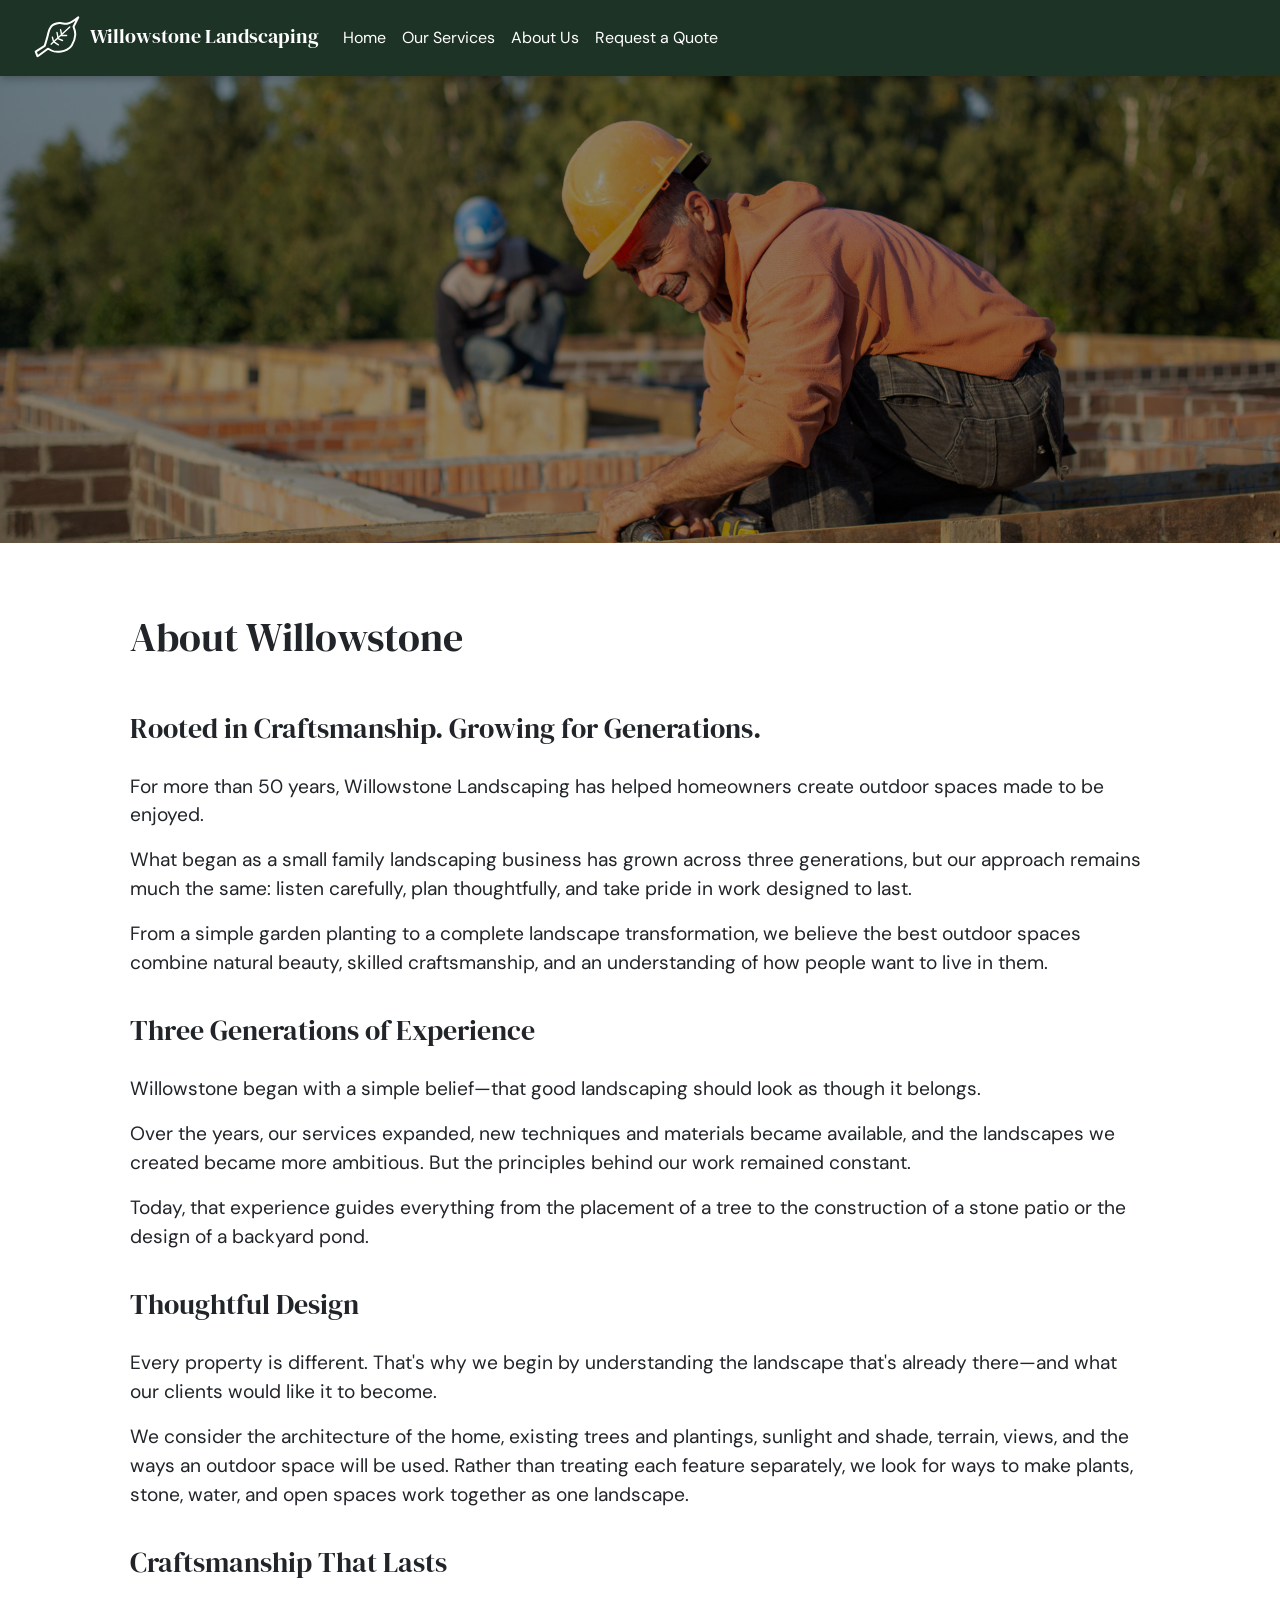
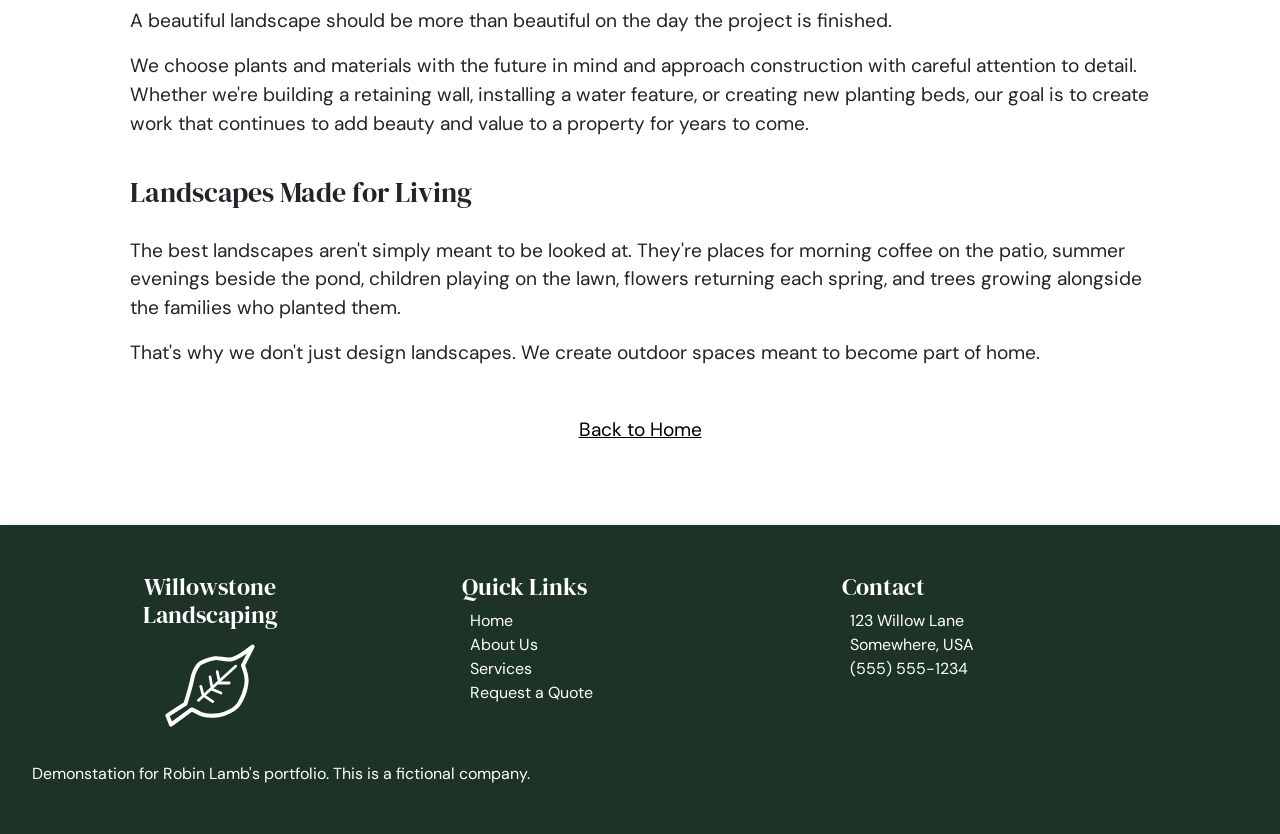
==== pages/about-us.html @ a402fd1c "Add files via upload" ====
<!doctype html>
<html lang="en">
<head>
  <meta charset="utf-8">
  <meta name="viewport" content="width=device-width, initial-scale=1">
  <title>Willowstone Landscaping</title>

  <link rel="preconnect" href="https://fonts.googleapis.com">
  <link rel="preconnect" href="https://fonts.gstatic.com" crossorigin>
  <link href="https://fonts.googleapis.com/css2?family=DM+Sans:ital,opsz,wght@0,9..40,100..1000;1,9..40,100..1000&family=DM+Serif+Display:ital@0;1&display=swap" rel="stylesheet">

 <link rel="stylesheet" href="../css/bootstrap.min.css">
  <link rel="stylesheet" href="../css/willowstone-styles.css">

</head>
<body>

<nav class="navbar navbar-expand-lg navbar-dark sticky-top">
  <a class="navbar-brand" href="#"> <img src="../images/willowstone-logo.svg"
         class="willowstone-logo"
         alt="">Willowstone Landscaping</a>
  <button class="navbar-toggler" type="button" data-toggle="collapse" data-target="#navbarNavAltMarkup" aria-controls="navbarNavAltMarkup" aria-expanded="false" aria-label="Toggle navigation">
    <span class="navbar-toggler-icon"></span>
  </button>
  <div class="collapse navbar-collapse">
    <div class="navbar-nav">
      <a class="nav-item nav-link" href="../index.html">Home</a>
      <a class="nav-item nav-link" href="../index.html#service-section">Our Services</a>
      <a class="nav-item nav-link" href="../pages/about-us.html">About Us</a>
      <a class="nav-item nav-link" href="../pages/request-quote-form.html">Request a Quote</a>
    </div>
  </div>
</nav>
  <div class="about-hero-wrap">
   <img
        src="../images/about-us-image.jpg"
        alt="Landscape workers"
        class="about-hero">
  </div>

<section class="service-content">
  <div class="container py-5">
     <h1>About Willowstone</h1>
      <h3>Rooted in Craftsmanship. Growing for Generations.</h3>
      <p>For more than 50 years, Willowstone Landscaping has helped homeowners create outdoor spaces made to be enjoyed.</p>
      <p>What began as a small family landscaping business has grown across three generations, but our approach remains much the same: listen carefully, plan thoughtfully, and take pride in work designed to last.</p>
      <p>From a simple garden planting to a complete landscape transformation, we believe the best outdoor spaces combine natural beauty, skilled craftsmanship, and an understanding of how people want to live in them.</p>
      <h3>Three Generations of Experience</h3>
      <p>Willowstone began with a simple belief—that good landscaping should look as though it belongs.</p>
      <p>Over the years, our services expanded, new techniques and materials became available, and the landscapes we created became more ambitious. But the principles behind our work remained constant.</p>
      <p>Today, that experience guides everything from the placement of a tree to the construction of a stone patio or the design of a backyard pond.</p>
      <h3>Thoughtful Design</h3>
      <p>Every property is different. That's why we begin by understanding the landscape that's already there—and what our clients would like it to become.</p>
      <p>We consider the architecture of the home, existing trees and plantings, sunlight and shade, terrain, views, and the ways an outdoor space will be used. Rather than treating each feature separately, we look for ways to make plants, stone, water, and open spaces work together as one landscape.</p>
      <h3>Craftsmanship That Lasts</h3>
      <p>A beautiful landscape should be more than beautiful on the day the project is finished.</p>
      <p>We choose plants and materials with the future in mind and approach construction with careful attention to detail. Whether we're building a retaining wall, installing a water feature, or creating new planting beds, our goal is to create work that continues to add beauty and value to a property for years to come.</p>
      <h3>Landscapes Made for Living</h3>
      <p>The best landscapes aren't simply meant to be looked at. They're places for morning coffee on the patio, summer evenings beside the pond, children playing on the lawn, flowers returning each spring, and trees growing alongside the families who planted them.</p>
      <p>That's why we don't just design landscapes. We create outdoor spaces meant to become part of home.</p>
     <a class="return-to-services" href="../index.html">Back to Home</a>
  </div>
</section>

<footer class="willowstone-footer">
    <div class="container">
        <div class="row">

            <div class="col-12 col-md-4 logo-footer-container">
                <h4>Willowstone Landscaping</h4>
                <img src="../images/willowstone-logo.svg" class="willowstone-logo-footer" alt="Willowstone Logo">
            </div>

            <div class="col-12 col-md-4 py-3">
                <h4>Quick Links</h4>
                <a class="footer-list" href="../index.html">Home</a><br>
                <a class="footer-list" href="../pages/about-us.html">About Us</a><br>
                <a class="footer-list" href="../index.html#service-section">Services</a><br>
                <a class="footer-list" href="../pages/request-quote-form.html">Request a Quote</a>
            </div>

            <div class="col-12 col-md-4 py-3">
                <h4 class="willowstone-contact">Contact</h4>
                <p class="footer-list">123 Willow Lane</p>
                <p class="footer-list">Somewhere, USA</p>
                <p class="footer-list">(555) 555-1234</p>
            </div>

        </div>
    </div>
    <p>Demonstation for Robin Lamb's portfolio. This is a fictional company.</p>
</footer>

<script src="../js/bootstrap.bundle.min.js"></script>
</body>
</html>
---- css/willowstone-styles.css ----
:root {
    --forest: #1D3326;
    --sage: #829B79;
    --sage-light: #DDE6D8;

    --tan: #9A7048;
    --tan-light: #D0AD82;
    --tan-dark: #765234;
    --tan-active: #5E4029;
    --tan-pale: #f5eadc;

    --ivory: #F7F5EF;
    --text-dark: #263029;
}

.navbar {
    background-color: var(--forest);
    color: white;
    box-shadow: 0 3px 8px rgba(0, 0, 0, 0.25);
    padding: .5rem 2rem;
}

.navbar .navbar-brand,
.navbar .nav-link {
    color: white;
}

.navbar .nav-link:hover {
    color: var(--tan-light);
}

.navbar .nav-link:active {
     color: var(--tan);
}

.willowstone-logo {
    width: 50px;
    height: auto;
    margin-right: 0.5rem;
}

.willowstone-logo-footer {
    width: 100px;
    height: auto;
}

.logo-footer-container {
    text-align: center;
    padding-top: 1em;
    padding-right:7em;    
}

@media (max-width: 767.98px) {
    .logo-footer-container {
        padding-right: 0;
    }
}

.btn-willowstone {
    background-color: var(--tan-dark);
    color: #FFFFFF;
    border: 2px solid white;
    margin-top: 2em;

}

@media (max-width: 767.98px) {
    .btn-willowstone {
        margin-top: 0;
    }
}

.btn-willowstone:hover {
    background-color: var(--tan);
    border-color: var(--tan);
    color: white;
}

.btn.btn-willowstone:active {
    background-color: var(--tan-active);
    border-color: var(--tan-active);
}


.willowstone-footer {
    background-color: var(--forest);
    color:white;  
    padding: 2rem 2rem;
    box-shadow: 0 3px 8px rgba(0, 0, 0, 0.25);
}

.willowstone-footer a{
    color: white;
    text-decoration: none;
}

.willowstone-footer .container {
    padding-bottom: 1.5rem;
}

.services, .summary {
    padding: 5rem 3rem;
}


@media (max-width: 767.98px) {
    .services,
    .summary {
        padding: 3rem 1rem;
    }
}
.card {
    background-color: var(--tan-pale);
    box-shadow: 0 3px 8px rgba(0, 0, 0, 0.25);
    text-decoration: none;
    transition: transform 0.2s ease,
                box-shadow 0.2s ease;
}

.card:hover {
    background-color: var(--tan-dark);
    color: white;
    transform: translateY(-4px);
    box-shadow: 0 6px 14px rgba(0, 0, 0, 0.25);
}

.card:active {
    background-color: var(--tan-active);
    transform: translateY(-1px) scale(0.99);
    box-shadow: 0 2px 6px rgba(0, 0, 0, 0.14);
}

.willowstone-footer a:hover {
    color: var(--tan-light);
}

.willowstone-footer a:active {
    color: var(--tan);
}

#carouselWillowstone {
    position: relative;
}

.hero-content {
    position: absolute;
    top: 50%;
    left: 50%;
    transform: translate(-50%, -50%);
    z-index: 10;

    text-align: center;
    color: white;
}


.carousel-item {
    position: relative;
}

.summary h1 {
    margin-bottom: 4rem
}

.carousel-item::after {
    content: "";
    position: absolute;
    inset: 0;
    background-color: rgba(0, 0, 0, 0.5);
}

.hero-content h1 {
    line-height:.7;
    margin-bottom: 2rem;
    color: white;
    text-shadow: 0 2px 4px rgba(0, 0, 0, 0.7);
}


@media (max-width: 767.98px) {
    .hero-content {
        width: 90%;
    }
}

@media (max-width: 767.98px) {
    .hero-content h1 {
        font-size: 1.5rem;
        line-height: .2rem;
    }
}


.hero-line-1, .hero-line-2, .hero-content .btn-willowstone { 
    opacity: 0;
    transform: translateY(20px);
    animation: fadeIn 1.5s ease-out forwards;
}


.hero-line-1 {
    animation-delay: 0.2s;
}

.hero-line-2 {
     animation-delay: 1.5s;
}

.hero-content .btn-willowstone {
    animation-delay: 2.5s;
}


@keyframes fadeIn {
    from {
        opacity: 0;
    }

    to {
        opacity: 1;
    }
}

.carousel-indicators {
    list-style: none;
}

body {
    font-family: "DM Sans", sans-serif;
}

h1,
h2,
h3,
h4,
h5,
h6,
.navbar-brand, .btn-willowstone {
    font-family: "DM Serif Display", serif;
}

.footer-list {
    margin-left: .5rem;
    line-height: .5rem;
}

.willowstone-contact {
    padding-bottom: .5rem;
}

.service-hero {
    min-height: 60vh;
    background-size: cover;
    background-position: center;
    background-attachment: fixed;

    display: flex;
    align-items: center;
    justify-content: center;
}

.service-hero-mobile {
    display: none;
}

@media (max-width: 767.98px) {

    .service-hero {
        min-height: auto;
        background-image: none;
        background-attachment: scroll;
    }

    .service-hero-mobile {
        display: block;
        width: 100%;
        height: auto;
    }
}

.landscape-hero {
    background-image: url("../images/landscape-hero.jpg")
}

.stonework-hero {
    background-image: url("../images/stonework-hero.jpg");
}

.waterworks-hero {
    background-image: url("../images/pond-hero.jpg");
}

.service-hero {
    position: relative;
}

.about-hero-wrap {
    position: relative;
}

.about-hero {
    display: block;
    width: 100%;
    height: auto;
    position: relative;
    filter: brightness(55%);
}


.service-hero::before {
    content: "";
    position: absolute;
    inset: 0;
    background-color: rgba(0, 0, 0, 0.45);
}

.service-hero-content {
    position: absolute;
    z-index: 2;
    top: 50%;
    left: 50%;
    transform: translate(-50%, -50%);
    color: white;
    text-align: center;
}

.service-hero-content h1 {
    font-size: 3.5rem;
    padding-top: 5rem;
}

@media (max-width: 767.98px) {
    .service-hero-content h1 {
    font-size: 2rem;
    
    }

}



.service-content h1, .service-content h3, .service-content h4 {
    padding-top: 1rem;
    padding-bottom: 1rem;
}

.service-content h1, .service-content h3, .service-content h4, .service-content p {
    padding-left: 3rem;
    padding-right:3rem;
    line-height: 1.5;
}

@media (max-width: 767.98px) {
    .service-content h1, .service-content h3, .service-content h4, .service-content p {
    padding-left: 1rem;
    padding-right:1rem;
}
}
.service-content p, .service-content a {
    font-size: 1.2rem;
    line-height: 1.5;
}

.return-to-services {
    color:black;
    text-align:center;
    display:block;
    padding-top: 2rem;
    padding-bottom: 2rem;
}

.hidden {
    display: none;
}

.form-error {
    color: #a12b2b;
    font-size: 0.9rem;
    margin-top: 0.25rem;
}

.quote-page {
    padding-right: 5rem;
    padding-left: 5rem;
    padding-top: 5rem;
    padding-bottom: 5rem;
}

.form-control {
    margin-bottom: 2rem;
}

@media (max-width: 767.98px) {
   .quote-page {
    padding-right: 2rem;
    padding-left: 2rem;
    padding-top: 2rem;
    padding-bottom: 2rem;
} 
}

.quote-page .btn-willowstone {
    display: block;
    margin-left: auto;
    margin-right: auto;
}

.success-message {
    padding-top: 10rem;
    padding-bottom: 10rem;
}

.success-message .h2, .success-message .p {
    padding-bottom: 5rem;
}

.dm-serif-display-regular {
  font-family: "DM Serif Display", serif;
  font-weight: 400;
  font-style: normal;
}

.dm-serif-display-regular-italic {
  font-family: "DM Serif Display", serif;
  font-weight: 400;
  font-style: italic;
}

.dm-sans-<uniquifier> {
  font-family: "DM Sans", sans-serif;
  font-optical-sizing: auto;
  font-weight: <weight>;
  font-style: normal;
}
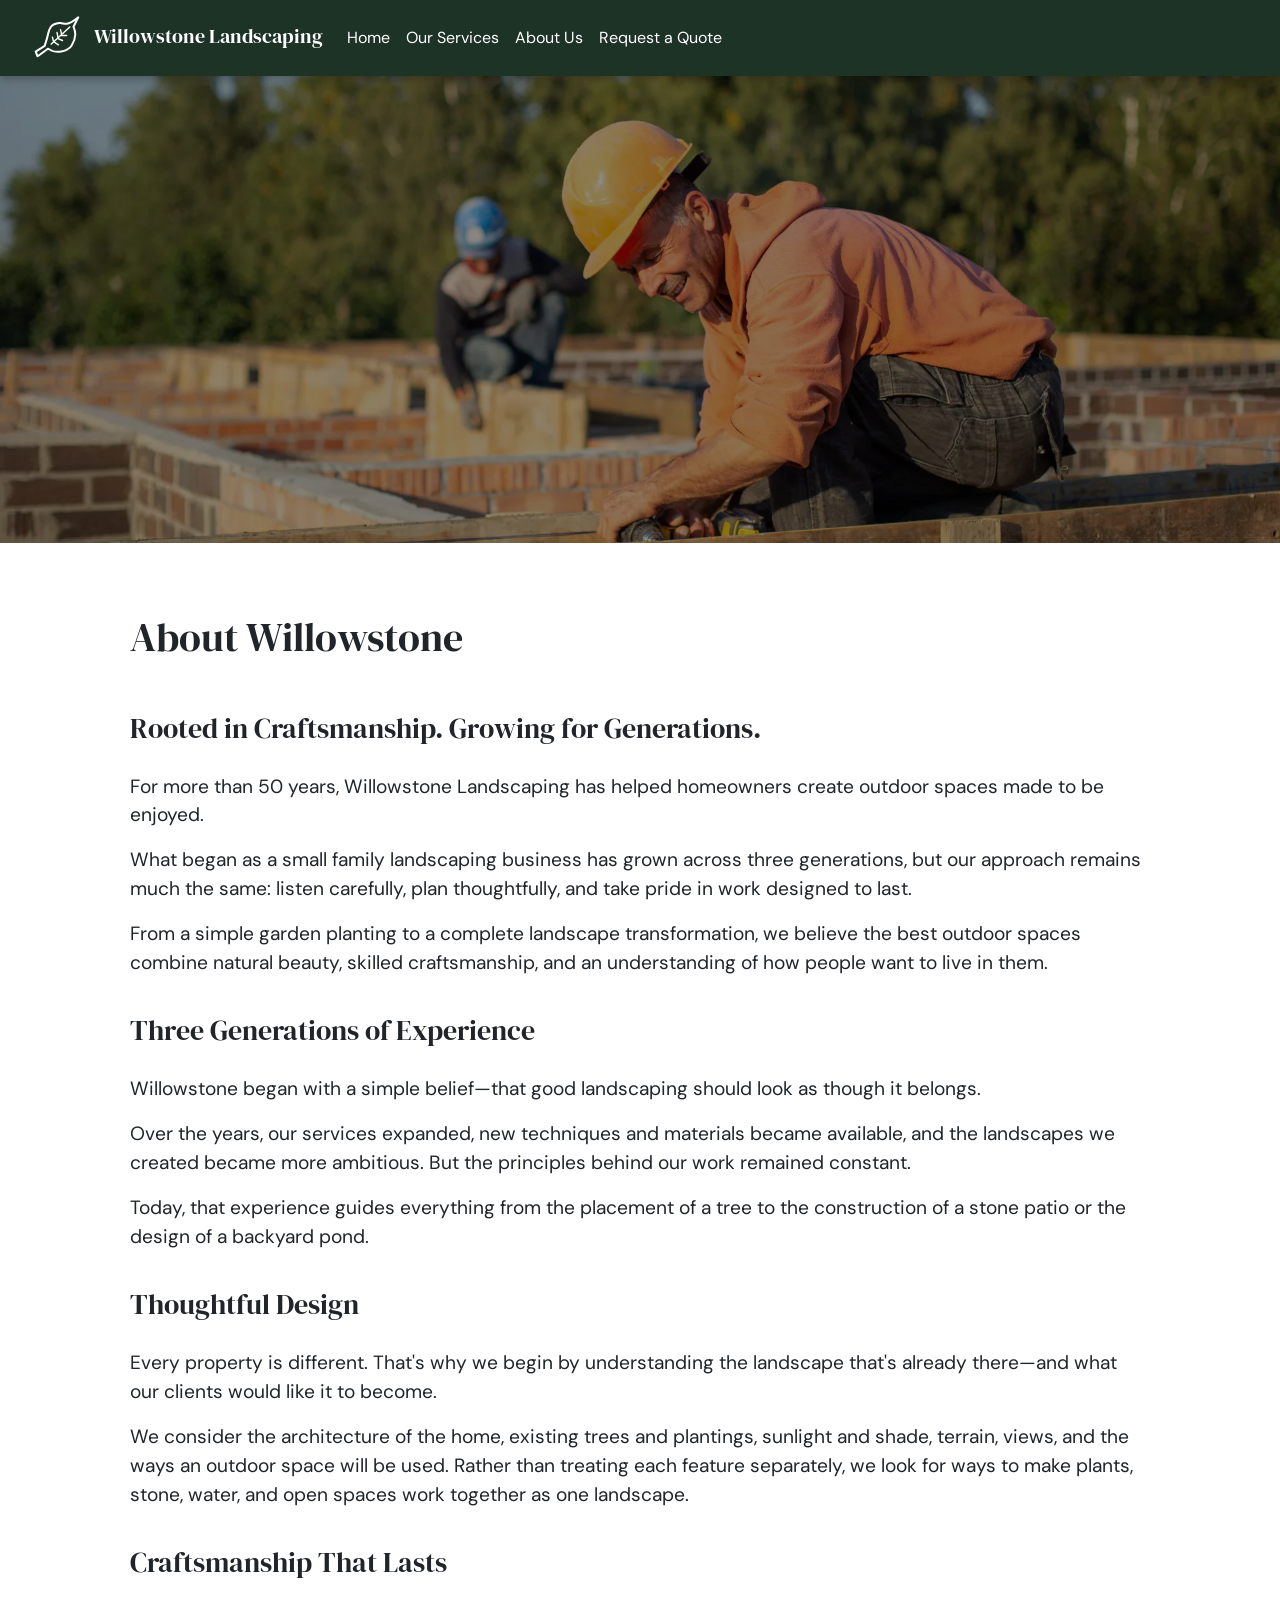
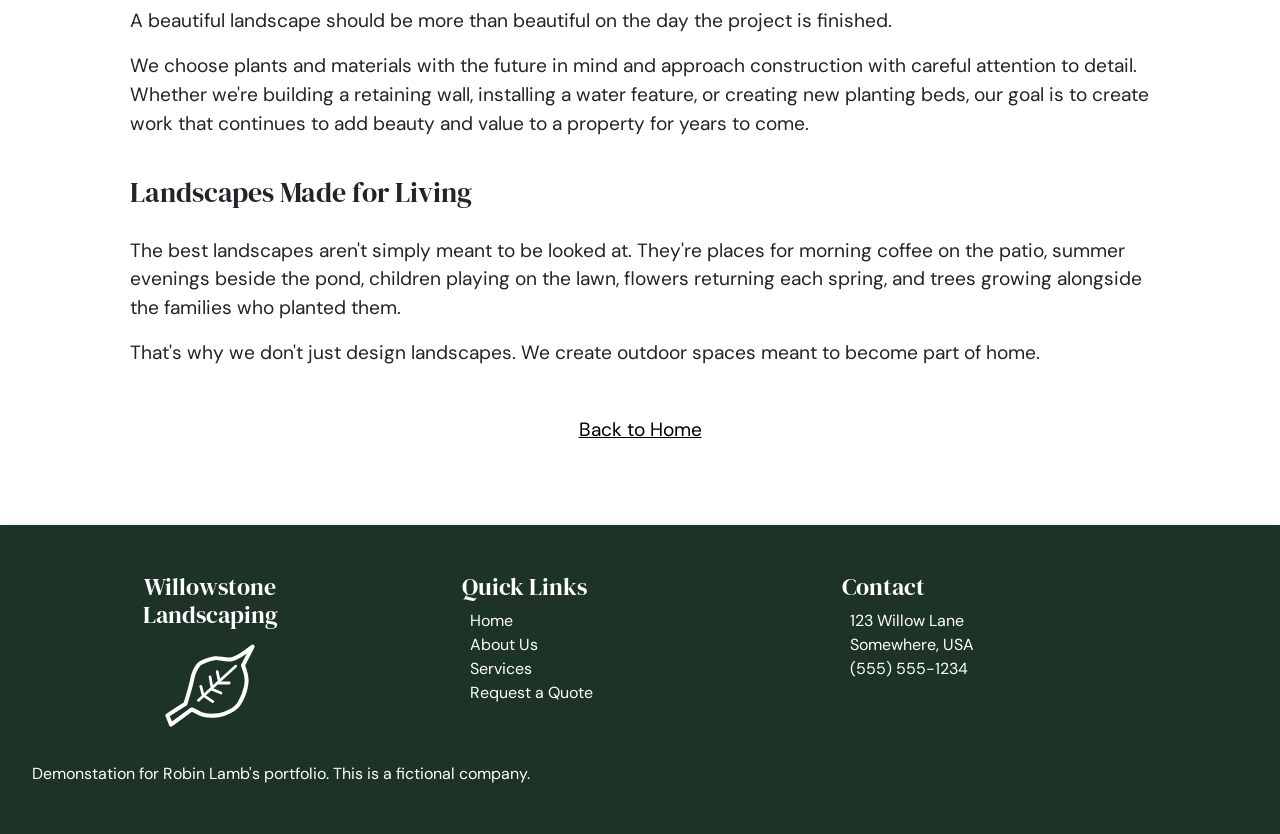
==== commit db57ba84: "Fix mobile navigation and optimize imgages" ====
--- a/pages/about-us.html
+++ b/pages/about-us.html
@@ -16,24 +16,42 @@
 <body>
 
 <nav class="navbar navbar-expand-lg navbar-dark sticky-top">
-  <a class="navbar-brand" href="#"> <img src="../images/willowstone-logo.svg"
-         class="willowstone-logo"
-         alt="">Willowstone Landscaping</a>
-  <button class="navbar-toggler" type="button" data-toggle="collapse" data-target="#navbarNavAltMarkup" aria-controls="navbarNavAltMarkup" aria-expanded="false" aria-label="Toggle navigation">
-    <span class="navbar-toggler-icon"></span>
-  </button>
-  <div class="collapse navbar-collapse">
-    <div class="navbar-nav">
-      <a class="nav-item nav-link" href="../index.html">Home</a>
-      <a class="nav-item nav-link" href="../index.html#service-section">Our Services</a>
-      <a class="nav-item nav-link" href="../pages/about-us.html">About Us</a>
-      <a class="nav-item nav-link" href="../pages/request-quote-form.html">Request a Quote</a>
+
+    <a class="navbar-brand" href="index.html">
+        <img src="../images/willowstone-logo.svg"
+             class="willowstone-logo"
+             alt="">
+        Willowstone Landscaping
+    </a>
+
+    <button class="navbar-toggler"
+            type="button"
+            data-bs-toggle="collapse"
+            data-bs-target="#navbarNavAltMarkup"
+            aria-controls="navbarNavAltMarkup"
+            aria-expanded="false"
+            aria-label="Toggle navigation">
+
+        <span class="navbar-toggler-icon"></span>
+    </button>
+
+    <div class="collapse navbar-collapse" id="navbarNavAltMarkup">
+        <div class="navbar-nav">
+            <a class="nav-item nav-link" href="../index.html">Home</a>
+            <a class="nav-item nav-link" href="../index.html#service-section">Our Services</a>
+            <a class="nav-item nav-link" href="../pages/about-us.html">About Us</a>
+            <a class="nav-item nav-link"
+               href="../pages/request-quote-form.html">
+                Request a Quote
+            </a>
+        </div>
     </div>
-  </div>
+
 </nav>
+
   <div class="about-hero-wrap">
    <img
-        src="../images/about-us-image.jpg"
+        src="../images/about-us-image.webp"
         alt="Landscape workers"
         class="about-hero">
   </div>
--- a/css/willowstone-styles.css
+++ b/css/willowstone-styles.css
@@ -37,6 +37,18 @@
     width: 50px;
     height: auto;
     margin-right: 0.5rem;
+}
+
+@media (max-width: 767.98px) {
+
+    .willowstone-logo {
+        width: 32px;
+    }
+
+    .navbar-brand {
+        font-size: 1.1rem;
+    }
+
 }
 
 .willowstone-logo-footer {
@@ -117,12 +129,15 @@
                 box-shadow 0.2s ease;
 }
 
-.card:hover {
-    background-color: var(--tan-dark);
-    color: white;
-    transform: translateY(-4px);
-    box-shadow: 0 6px 14px rgba(0, 0, 0, 0.25);
-}
+@media (hover: hover) and (pointer: fine) {
+    .card:hover {
+        background-color: var(--tan-dark);
+        color: white;
+        transform: translateY(-4px);
+        box-shadow: 0 6px 14px rgba(0, 0, 0, 0.25);
+    }
+}
+
 
 .card:active {
     background-color: var(--tan-active);
@@ -167,6 +182,15 @@
     position: absolute;
     inset: 0;
     background-color: rgba(0, 0, 0, 0.5);
+}
+
+
+@media (max-width: 767.98px) {
+    .carousel-control-prev,
+    .carousel-control-next,
+    .carousel-indicators {
+        display: none;
+    }
 }
 
 .hero-content h1 {
